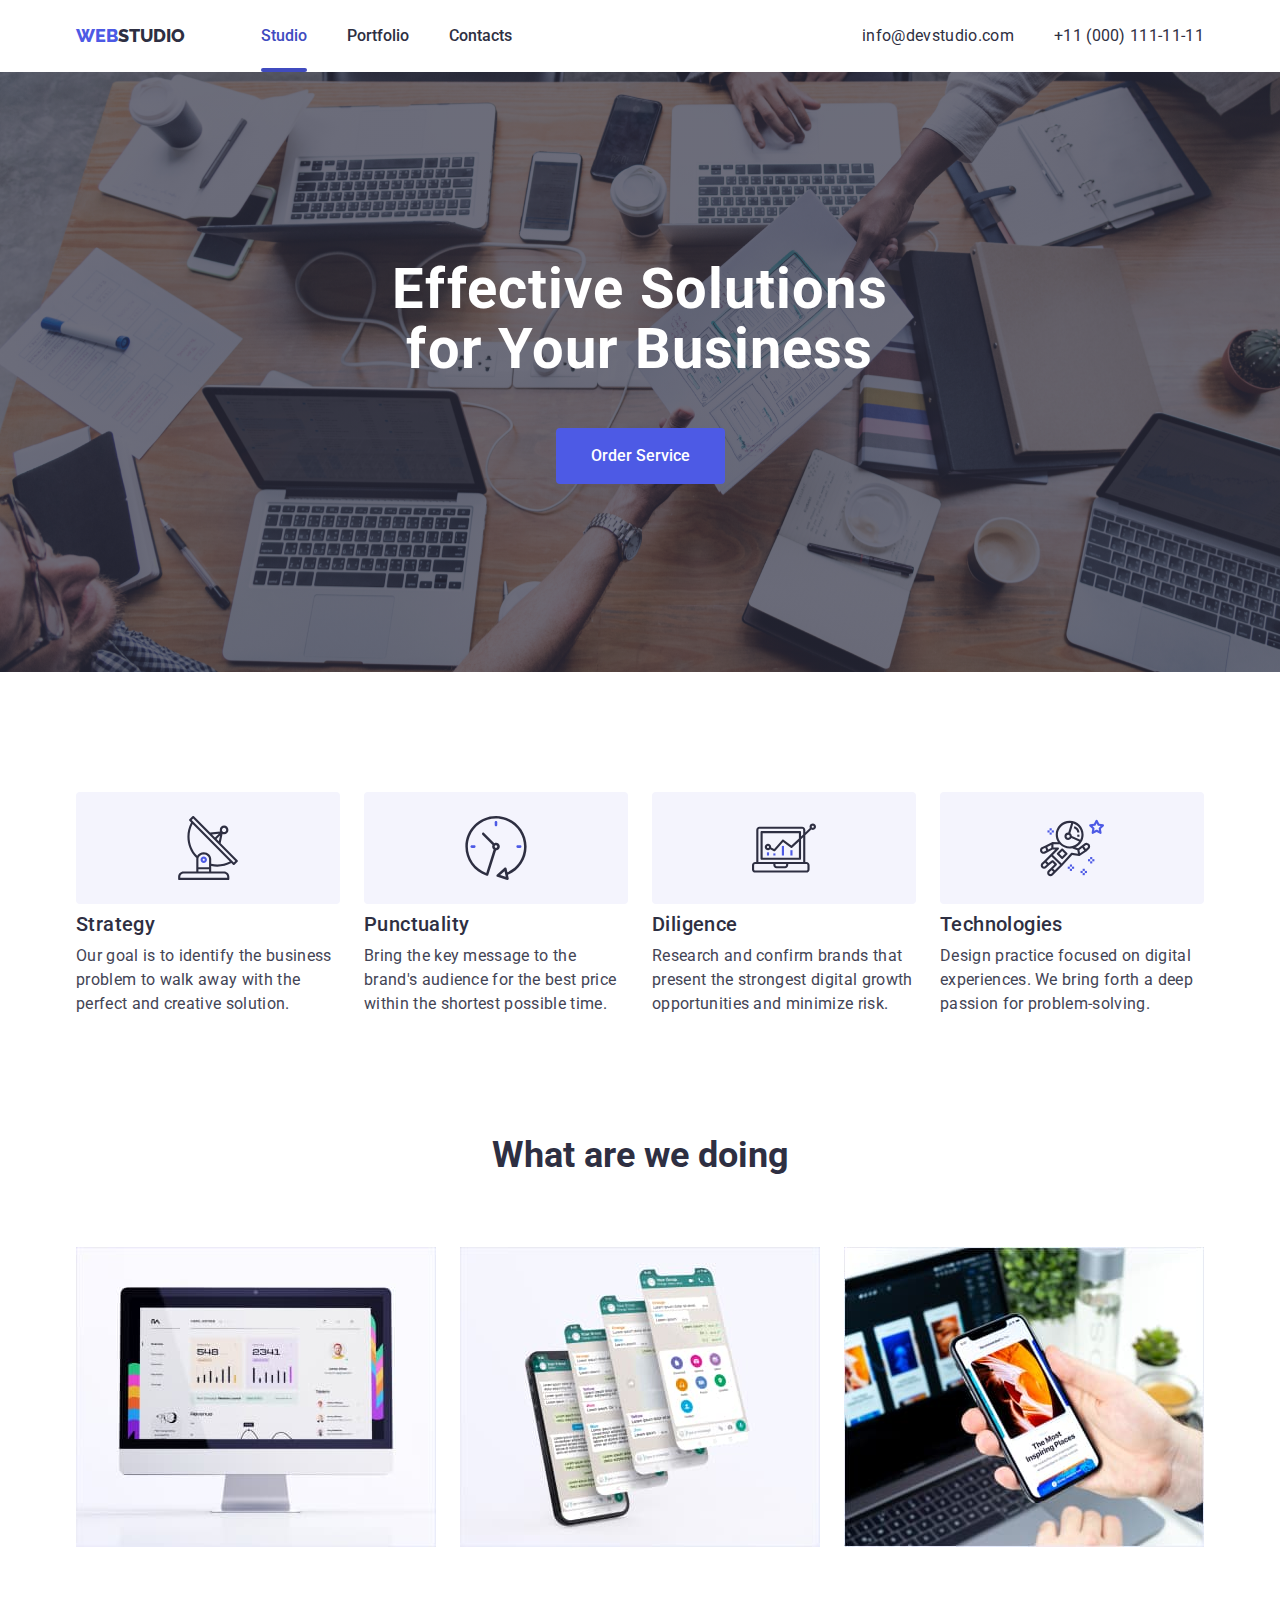
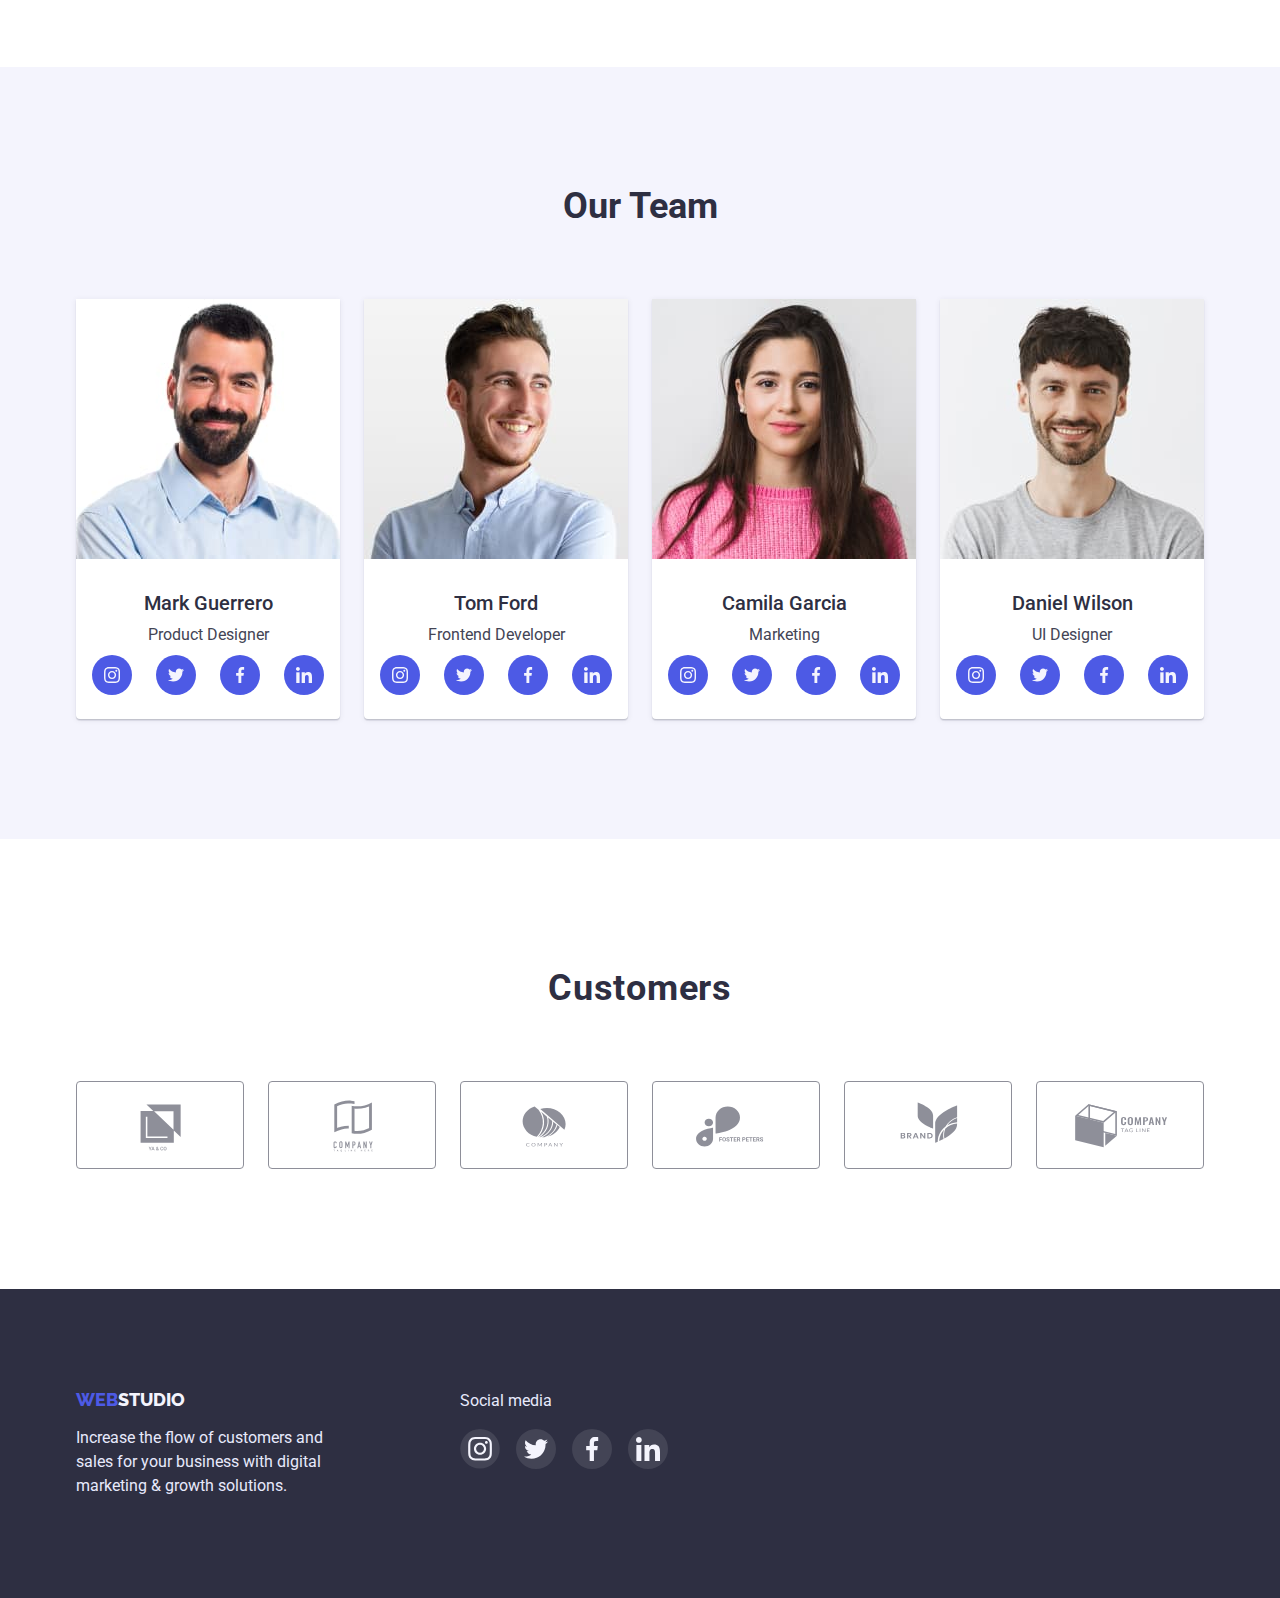
==== index.html @ 76404891 "Upload old files" ====
<!DOCTYPE html>
<html lang="en">
	<head>
		<meta charset="UTF-8" />
		<meta http-equiv="X-UA-Compatible" content="IE=edge" />
		<meta name="viewport" content="width=device-width, initial-scale=1.0" />
		<title>Web-Studio</title>
		<link
			href="https://fonts.googleapis.com/css2?family=Raleway:wght@800&family=Roboto:wght@400;500;700;900&display=swap"
			rel="stylesheet"
		/>
		<link
			rel="stylesheet"
			href="https://cdnjs.cloudflare.com/ajax/libs/modern-normalize/1.1.0/modern-normalize.min.css"
		/>
		<link rel="stylesheet" href="css/styles.css" />
	</head>
	<body>
		<header class="header-block-main">
			<div class="container header-menu">
				<nav>
					<a class="logo-header" href="./index.html">WEB<span class="logo-decor-head">STUDIO</span></a>

					<ul class="list menu-nav">
						<li class="menu-link active"><a class="link-active" href="./">Studio</a></li>
						<li class="menu-link"><a class="link" href="./portfolio.html">Portfolio</a></li>
						<li class="menu-link"><a class="link" href="./">Contacts</a></li>
					</ul>
				</nav>
				<address class="address">
					<ul class="list adress-list">
						<li class="item"><a class="address-link" href="mailto:info@devstudio.com">info@devstudio.com</a></li>
						<li class="item"><a class="address-link" href="tel:+110001111111">+11 (000) 111-11-11</a></li>
					</ul>
				</address>
			</div>
		</header>

		<main>
			<section class="hero">
				<div class="container">
					<h1 class="hero-title"
						>Effective Solutions<br />
						for Your Business</h1
					>
					<button data-modal-open class="button-main" type="button">Order Service</button>
				</div>
			</section>

			<section class="advantages">
				<div class="container">
					<h2 hidden class="advantages-title">Advantages</h2>

					<ul class="list">
						<li class="item-advantages">
							<div class="list-svg"
								><svg class="list-icon">
									<use width="64px" href="./images/icons.svg#icon-antenna1"></use>
								</svg>
							</div>

							<h3 class="list-title">Strategy</h3>
							<p class="list-text">
								Our goal is to identify the business problem to walk away with the perfect and creative solution.
							</p>
						</li>
						<li class="item-advantages">
							<div class="list-svg"
								><svg class="list-icon">
									<use width="64px" href="./images/icons.svg#icon-clock1"></use>
								</svg>
							</div>
							<h3 class="list-title">Punctuality</h3>
							<p class="list-text">
								Bring the key message to the brand's audience for the best price within the shortest possible time.
							</p>
						</li>
						<li class="item-advantages">
							<div class="list-svg"
								><svg class="list-icon">
									<use width="64px" href="./images/icons.svg#icon-diagram1"></use>
								</svg>
							</div>
							<h3 class="list-title">Diligence</h3>
							<p class="list-text">
								Research and confirm brands that present the strongest digital growth opportunities and minimize risk.
							</p>
						</li>
						<li class="item-advantages">
							<div class="list-svg"
								><svg class="list-icon">
									<use width="64px" href="./images/icons.svg#icon-astronaut1"></use>
								</svg>
							</div>
							<h3 class="list-title">Technologies</h3>
							<p class="list-text">
								Design practice focused on digital experiences. We bring forth a deep passion for problem-solving.
							</p>
						</li>
					</ul>
				</div>
			</section>

			<section class="works">
				<div class="container container-works">
					<h2 class="work-title">What are we doing</h2>
					<ul class="list">
						<li class="works-item">
							<img src="./images/img1.jpg" width="360" alt="Our works1" />
						</li>
						<li class="works-item">
							<img src="./images/img2.jpg" width="360" alt="Our works2" />
						</li>
						<li class="works-item">
							<img src="./images/img3.jpg" width="360" alt="Our works3" />
						</li>
					</ul>
				</div>
			</section>

			<section class="team">
				<div class="container container-team">
					<h2 class="team-title">Our Team</h2>
					<ul class="list">
						<li class="team-item">
							<img src="./images/team_img1.jpg" width="264" alt="Mark Guerrero" />
							<h3 class="team-title-sec">Mark Guerrero</h3>
							<p class="team-text">Product Designer</p>
							<ul class="team-icons list">
								<li class="team-list-items">
									<a class="team-icons-links" href="#">
										<svg class="team-icon-item">
											<use href="./images/icons.svg#icon-instagram3"></use>
										</svg>
									</a>
								</li>
								<li class="team-list-items">
									<a class="team-icons-links" href="#">
										<svg class="team-icon-item">
											<use href="./images/icons.svg#icon-twitter3"></use>
										</svg>
									</a>
								</li>
								<li class="team-list-items">
									<a class="team-icons-links" href="#">
										<svg class="team-icon-item">
											<use href="./images/icons.svg#icon-facebook3"></use>
										</svg>
									</a>
								</li>
								<li class="team-list-items">
									<a class="team-icons-links" href="#">
										<svg class="team-icon-item">
											<use href="./images/icons.svg#icon-linkedin3"></use>
										</svg>
									</a>
								</li>
							</ul>
						</li>
						<li class="team-item">
							<img src="./images/team_img2.jpg" width="264" alt="Tom Ford" />
							<h3 class="team-title-sec">Tom Ford</h3>
							<p class="team-text">Frontend Developer</p>
							<ul class="team-icons list">
								<li class="team-list-items">
									<a class="team-icons-links" href="#">
										<svg class="team-icon-item">
											<use href="./images/icons.svg#icon-instagram3"></use>
										</svg>
									</a>
								</li>
								<li class="team-list-items">
									<a class="team-icons-links" href="#">
										<svg class="team-icon-item">
											<use href="./images/icons.svg#icon-twitter3"></use>
										</svg>
									</a>
								</li>
								<li class="team-list-items">
									<a class="team-icons-links" href="#">
										<svg class="team-icon-item">
											<use href="./images/icons.svg#icon-facebook3"></use>
										</svg>
									</a>
								</li>
								<li class="team-list-items">
									<a class="team-icons-links" href="#">
										<svg class="team-icon-item">
											<use href="./images/icons.svg#icon-linkedin3"></use>
										</svg>
									</a>
								</li>
							</ul>
						</li>
						<li class="team-item">
							<img src="./images/team_img3.jpg" width="264" alt="Camila Garcia" />
							<h3 class="team-title-sec">Camila Garcia</h3>
							<p class="team-text">Marketing</p>
							<ul class="team-icons list">
								<li class="team-list-items">
									<a class="team-icons-links" href="#">
										<svg class="team-icon-item">
											<use href="./images/icons.svg#icon-instagram3"></use>
										</svg>
									</a>
								</li>
								<li class="team-list-items">
									<a class="team-icons-links" href="#">
										<svg class="team-icon-item">
											<use href="./images/icons.svg#icon-twitter3"></use>
										</svg>
									</a>
								</li>
								<li class="team-list-items">
									<a class="team-icons-links" href="#">
										<svg class="team-icon-item">
											<use href="./images/icons.svg#icon-facebook3"></use>
										</svg>
									</a>
								</li>
								<li class="team-list-items">
									<a class="team-icons-links" href="#">
										<svg class="team-icon-item">
											<use href="./images/icons.svg#icon-linkedin3"></use>
										</svg>
									</a>
								</li>
							</ul>
						</li>
						<li class="team-item">
							<img src="./images/team_img4.jpg" width="264" alt="Daniel Wilson" />
							<h3 class="team-title-sec">Daniel Wilson</h3>
							<p class="team-text">UI Designer</p>
							<ul class="team-icons list">
								<li class="team-list-items">
									<a class="team-icons-links" href="#">
										<svg class="team-icon-item">
											<use href="./images/icons.svg#icon-instagram3"></use>
										</svg>
									</a>
								</li>
								<li class="team-list-items">
									<a class="team-icons-links" href="#">
										<svg class="team-icon-item">
											<use href="./images/icons.svg#icon-twitter3"></use>
										</svg>
									</a>
								</li>
								<li class="team-list-items">
									<a class="team-icons-links" href="#">
										<svg class="team-icon-item">
											<use href="./images/icons.svg#icon-facebook3"></use>
										</svg>
									</a>
								</li>
								<li class="team-list-items">
									<a class="team-icons-links" href="#">
										<svg class="team-icon-item">
											<use href="./images/icons.svg#icon-linkedin3"></use>
										</svg>
									</a>
								</li>
							</ul>
						</li>
					</ul>
				</div>
			</section>

			<section class="customers">
				<div class="container customers-works">
					<h2 class="customers-title">Customers</h2>

					<ul class="customers-list list">
						<li class="customers-item">
							<a class="customer-link" href="#">
								<svg class="customer-item-icon">
									<use href="./images/icons.svg#icon-client1"></use>
								</svg>
							</a>
						</li>
						<li class="customers-item">
							<a class="customer-link" href="#">
								<svg class="customer-item-icon">
									<use href="./images/icons.svg#icon-client2"></use>
								</svg>
							</a>
						</li>
						<li class="customers-item">
							<a class="customer-link" href="#">
								<svg class="customer-item-icon">
									<use href="./images/icons.svg#icon-client3"></use>
								</svg>
							</a>
						</li>
						<li class="customers-item">
							<a class="customer-link" href="#">
								<svg class="customer-item-icon">
									<use href="./images/icons.svg#icon-client4"></use>
								</svg>
							</a>
						</li>
						<li class="customers-item">
							<a class="customer-link" href="#">
								<svg class="customer-item-icon">
									<use href="./images/icons.svg#icon-client5"></use>
								</svg>
							</a>
						</li>
						<li class="customers-item">
							<a class="customer-link" href="#">
								<svg class="customer-item-icon">
									<use href="./images/icons.svg#icon-client6"></use>
								</svg>
							</a>
						</li>
					</ul>
				</div>
			</section>
		</main>
		<footer class="footer">
			<div class="container">
				<ul class="footer-content list">
					<li class="footer-blocks">
						<div class="footer-section">
							<a class="logo-footer" href="./index.html">WEB<span class="logo-decor-foot">STUDIO</span></a>
							<p class="footer-text">
								Increase the flow of customers and sales for your business with digital marketing & growth solutions.
							</p>
						</div>
					</li>
					<li>
						<div class="footer-social">
							<p class="footer-text">Social media</p>
							<ul class="footer-social-list list">
								<li class="footer-links-list">
									<a class="footer-links" href="#">
										<svg class="footer-links-item">
											<use href="./images/icons.svg#icon-instagram-foot"></use>
										</svg>
									</a>
								</li>
								<li class="footer-links-list">
									<a class="footer-links" href="#">
										<svg class="footer-links-item">
											<use href="./images/icons.svg#icon-twitter-foot"></use>
										</svg>
									</a>
								</li>
								<li class="footer-links-list">
									<a class="footer-links" href="#">
										<svg class="footer-links-item">
											<use href="./images/icons.svg#icon-facebook-foot"></use>
										</svg>
									</a>
								</li>
								<li class="footer-links-list">
									<a class="footer-links" href="#">
										<svg class="footer-links-item">
											<use href="./images/icons.svg#icon-linkdin-foot"></use>
										</svg>
									</a>
								</li>
							</ul>
						</div>
					</li>
				</ul>
			</div>
		</footer>
		<div data-modal class="backdrop is-hidden">
			<div class="modal">
				<button data-modal-close class="modal-button" type="button">
					<svg class="modal-icon-close">
						<use href="./images/icons.svg#icon-modal-close"></use>
					</svg>
				</button>
			</div>
		</div>
		<script src="./js/modal.js"></script>
	</body>
</html>
---- css/styles.css ----
:root {
	--primary-text-color: #434455;
	--primary-title-color: #2e2f42;
	--secondary-text-color: #e7e9fc;
	--primary-background-color: #ffffff;
	--secondary-background-color: #f4f4fd;
	--dark-background-color: #2e2f42;
	--main-logo-color: #4d5ae5;
	--secondary-logo-color: #2e2f42;
}

body {
	font-family: Roboto, sans-serif;
	color: var(--primary-text-color);
	background: #ffffff;
}

/* основний колір текстів #434455 */
/* додатковий колів текстів #E7E9FC */
/* основний колір заголовків #2E2F42 */
/* білий колір #FFFFFF */
/* основний колір фону #FFFFFF */
/* додатковий колір фону #F4F4FD */
/* додатковий темний колір фону #2E2F42 */
/* кольори логотипу #4D5AE5 #2E2F42 */

/* зброс стилів списків */
.list {
	list-style: none;
}

h1,
h2,
h3,
p,
ul,
li {
	margin: 0;
	padding: 0;
}

img {
	display: block;
}

/* стилі логотипу */

.logo-header {
	color: var(--main-logo-color);
	font-family: "Raleway";
	font-weight: 800;
	font-size: 18px;
	line-height: 1.3;
	text-decoration: none;
	display: block;
	margin-top: auto;
	margin-bottom: auto;
	margin-right: 76px;
}

.logo-footer {
	display: block;
	color: var(--main-logo-color);
	font-family: "Raleway";
	font-weight: 800;
	font-size: 18px;
	line-height: 1.2;
	text-decoration: none;
	margin-bottom: 16px;
}

.logo-decor-head {
	display: inline;
	color: var(--primary-title-color);
}

.logo-decor-foot {
	color: #f4f4fd;
}

.header-block {
	border-bottom: 1px solid #e7e9fc;
	/* max-width: 1440px; */
	margin: auto;
}

.header-block-main {
	/* border-bottom: 1px solid #e7e9fc; */
	/* max-width: 1440px; */
	margin: auto;
}

/* стилі пунктів меню */

.header-menu {
	display: flex;
	align-items: center;
}

.container {
	/* width: 1440px; */
}

.menu-nav .link {
	color: var(--primary-title-color);
	font-weight: 500;
	text-decoration: none;
	font-size: 16px;
	line-height: 1.5;
	padding-top: 24px;
	padding-bottom: 24px;
	display: block;

	transition: color 250ms cubic-bezier(0.4, 0, 0.2, 1);
}

nav .link:hover,
nav .link:focus {
	color: #404bbf;
}

nav {
	display: flex;
}
.menu-nav {
	display: flex;
}
.menu-nav li {
	margin-right: 40px;
}

.menu-nav li:last-child {
	margin-right: 0;
}

.address {
	list-style: none;
	font-style: normal;
	margin-left: auto;
}

.address-link {
	color: var(--primary-title-color);
	font-weight: 400;
	text-decoration: none;
	font-size: 16px;
	line-height: 1.5;
	letter-spacing: 0.02em;

	transition: color 250ms cubic-bezier(0.4, 0, 0.2, 1);
}

.adress-list .item + .item {
	margin-left: 40px;
}

.adress-list {
	display: flex;
}

.hero {
	text-align: center;
	padding-top: 188px;
	padding-bottom: 188px;
	max-width: 1440px;
	background-color: rgba(46, 47, 66, 0.7);
	background-image: linear-gradient(rgba(46, 47, 66, 0.7), rgba(46, 47, 66, 0.7)), url(../images/people-office-1.jpg);
	background-repeat: no-repeat;
	background-size: cover;
	margin: auto;
}

.menu-link {
	position: relative;
}

.menu-link.active::after {
	content: "";
	position: absolute;
	left: 0;
	bottom: 0;
	width: 100%;
	height: 4px;
	background: #404bbf;
	border-radius: 2px;
	opacity: 1;
	transition: opacity 250ms cubic-bezier(0.4, 0, 0.2, 1);
}

.link-active {
	color: #404bbf;
	font-weight: 500;
	text-decoration: none;
	font-size: 16px;
	line-height: 1.5;
	padding-top: 24px;
	padding-bottom: 24px;
	display: block;

	transition: color 250ms cubic-bezier(0.4, 0, 0.2, 1);
}

/* .menu-link::after {
	content: "";
	position: absolute;
	left: 0;
	bottom: 0;
	width: 100%;
	height: 4px;
	background: #404bbf;
	border-radius: 2px;
	opacity: 0;
	transition: opacity 250ms cubic-bezier(0.4, 0, 0.2, 1);
}

.menu-link:hover::after,
.menu-link:focus::after {
	opacity: 1;
} */

.address-link:hover,
.address-link:focus {
	color: #404bbf;
}

.hero .hero-title {
	color: #ffffff;
	font-weight: 700;
	font-size: 56px;
	line-height: 1.07;
	text-align: center;
	letter-spacing: 0.02em;
	margin: 0;
}

.button-main {
	display: inline-block;
	color: #ffffff;
	background-color: #4d5ae5;
	font-weight: 500;
	font-size: 16px;
	min-width: 169px;
	height: 56px;
	margin-top: 48px;
	line-height: 1.5;
	border: 1px solid transparent;
	border-radius: 4px;
	cursor: pointer;

	transition: box-shadow 250ms cubic-bezier(0.4, 0, 0.2, 1), background-color 250ms cubic-bezier(0.4, 0, 0.2, 1);
}

.button-main:hover,
.button-main:focus {
	background-color: #404bbf;
	box-shadow: 0px 4px 4px rgba(0, 0, 0, 0.15);
	border-radius: 4px;
}

svg,
use {
	padding: 0;
	margin: 0;
}

.item-advantages .list-title {
	color: #2e2f42;
	font-weight: 500;
	font-size: 20px;
	line-height: 1.2;
	letter-spacing: 0.02em;
	margin-bottom: 8px;
	margin-top: 8px;
}

.item-advantages .list-svg {
	display: flex;
	justify-content: center;

	padding-top: 24px;
	padding-bottom: 24px;
	background-image: url(../images/icon-background.svg);
	background-size: cover;
}

.item-advantages .list-icon {
	max-width: 64px;
	max-height: 64px;
}

.list .list-text {
	color: var(--primary-text-color);
	font-weight: 400;
	font-size: 16px;
	line-height: 1.5;
	letter-spacing: 0.02em;
}

.advantages {
	padding-bottom: 120px;
	padding-top: 120px;
}
.advantages .list {
	display: flex;
	flex-direction: row;
	justify-content: space-between;
	/* align-items: baseline; */
}

.advantages-title {
	margin: 0;
}

.list .item-advantages {
	margin: 0;
	width: calc((100% - 72px) / 4);
	gap: 24px;
}

/* Container Our works */

.container-works {
	align-items: flex-start;
	margin: auto;
}

.works {
	padding-bottom: 120px;
}

.works ul {
	display: flex;
	align-items: center;
	flex-direction: row;
	justify-content: space-between;
}

.work-title {
	color: var(--primary-title-color);
	font-weight: 700;
	font-size: 36px;
	line-height: 1.1;
	text-align: center;
	margin-bottom: 72px;
}

.list .works-item {
	padding: 0;
}

/* Container team */
.team {
	padding-top: 120px;
	padding-bottom: 120px;
	background-color: var(--secondary-background-color);
}

.team-item {
	box-shadow: 0px 1px 6px rgba(46, 47, 66, 0.08), 0px 1px 1px rgba(46, 47, 66, 0.16), 0px 2px 1px rgba(46, 47, 66, 0.08);
	border-radius: 0px 0px 4px 4px;
	background: var(--primary-background-color);
}

.team-title {
	color: var(--primary-title-color);
	font-weight: 700;
	font-size: 36px;
	line-height: 1.1;
	text-align: center;
	padding-bottom: 72px;
}

.container-team .list {
	display: flex;
	justify-content: space-between;
}

.team .team-title-sec {
	color: var(--primary-title-color);
	font-weight: 500;
	font-size: 20px;
	line-height: 1.2;
	padding-top: 32px;
	text-align: center;
	padding-bottom: 8px;
}

.team-text {
	color: var(--primary-text-color);
	font-weight: 400;
	font-size: 16px;
	line-height: 1.5;
	margin-bottom: 8px;
	text-align: center;
}
.team-icons {
	display: flex;
	flex-direction: row;
	justify-content: center;
	align-items: center;
	max-width: 232px;
	margin: 0 16px 24px 16px;
	gap: 24px;
}

.team-icons-item {
	display: flex;
	max-height: 40px;
	max-width: 40px;
	border-radius: 50%;
	align-items: center;
	justify-content: center;
}

.team-icon-item {
	width: 16px;
	height: 16px;
}

.team-icons-links {
	display: flex;
	align-items: center;
	justify-content: center;
	background-color: #4d5ae5;
	width: 100%;
	height: 100%;
	border-radius: 50%;
	transition: background-color 250ms cubic-bezier(0.4, 0, 0.2, 1);
}
.team-icons-links:hover,
.team-icons-links:focus {
	background-color: #404bbf;
}

.team-list-items {
	width: 40px;
	height: 40px;
}

footer {
	background-color: var(--dark-background-color);
}

.portfolio .list {
}

.list-portfolio-menu .button-menu {
	display: flex;
	margin-right: 24px;
	width: auto;
	height: auto;
}

.list-portfolio-menu .button-menu:last-child {
	margin-right: 0;
}

.portfolio .button {
	color: #4d5ae5;
	background-color: var(--secondary-background-color);
	border: 1px solid #e7e9fc;
	border-radius: 4px;
	cursor: pointer;
	font-weight: 500;
	font-size: 16px;
	line-height: 1.5;
	padding: 12px 24px;

	transition: background-color 250ms cubic-bezier(0.4, 0, 0.2, 1), color 250ms cubic-bezier(0.4, 0, 0.2, 1),
		box-shadow 250ms cubic-bezier(0.4, 0, 0.2, 1), border 250ms cubic-bezier(0.4, 0, 0.2, 1),
		border-radius 250ms cubic-bezier(0.4, 0, 0.2, 1);
}

.portfolio .button:hover,
.portfolio .button:focus {
	background-color: #404bbf;
	color: #ffffff;
	box-shadow: 0px 3px 1px rgba(0, 0, 0, 0.1), 0px 2px 1px rgba(0, 0, 0, 0.08), 0px 2px 2px rgba(0, 0, 0, 0.12);
	border: 1px solid transparent;
	border-radius: 4px;
}

.portfolio-item:hover,
.portfolio-item:focus {
	box-shadow: 0px 1px 6px rgba(46, 47, 66, 0.08), 0px 1px 1px rgba(46, 47, 66, 0.16), 0px 2px 1px rgba(46, 47, 66, 0.08);
}

.portfolio {
	padding-top: 96px;
	padding-bottom: 120px;
}

.portfolio-container .list {
	width: 1128px;
	margin-left: auto;
	margin-right: auto;
}

.portfolio-container .list {
	display: flex;
	flex-wrap: wrap;
	row-gap: 48px;
	column-gap: 24px;
}

.list .portfolio-item {
	box-sizing: border-box;
	width: 360px;
	margin: 0;
	cursor: pointer;
	transition: box-shadow 250ms cubic-bezier(0.4, 0, 0.2, 1);
}

.content-border {
	border-bottom-width: 1px;
	border-bottom-style: solid;
	border-bottom-color: #e7e9fc;

	border-right-width: 1px;
	border-right-style: solid;
	border-right-color: #e7e9fc;

	border-left-width: 1px;
	border-left-style: solid;
	border-left-color: #e7e9fc;
	padding-top: 32px;
	padding-left: 16px;
	padding-bottom: 32px;
}

.portfolio-item:nth-child(3n) {
	margin-right: 0;
}

.portfolio-item:nth-last-child(-n + 3) {
	margin-bottom: 0;
}

.portfolio-item .list-title {
	color: var(--primary-title-color);
	font-weight: 500;
	font-size: 20px;
	line-height: 1.2;
	letter-spacing: 0.02em;
}
.portfolio-item .list-text {
	margin-top: 8px;
	color: var(--primary-text-color);
	font-weight: 400;
	font-size: 16px;
	line-height: 1.5;
	letter-spacing: 0.02em;
}

.portfolio-menu .list {
	display: flex;
	justify-content: center;
}

.list-portfolio-menu {
	display: flex;
	justify-content: center;
	margin-bottom: 72px;
}

.product-thumb {
	position: relative;
	overflow: hidden;
}

.portfolio-overlay {
	position: absolute;
	background-color: #4d5ae5;
	top: 0;
	left: 0;
	opacity: 0;
	padding: 40px 32px;
	height: 100%;
	transform: translateY(100%);
	transition: transform 250ms cubic-bezier(0.4, 0, 0.2, 1), opacity 250ms cubic-bezier(0.4, 0, 0.2, 1);
}

.portfolio-item:hover .portfolio-overlay,
.portfolio-item:hover .portfolio-overlay {
	opacity: 1;
	transform: translateY(0%);
}

.overlay-text {
	font-family: "Roboto";
	font-weight: 400;
	font-size: 16px;
	line-height: 1.5;
	letter-spacing: 0.02em;
	color: #f4f4fd;
}

.container {
	width: 1158px;
	margin-left: auto;
	margin-right: auto;
	padding-left: 15px;
	padding-right: 15px;
}

.customers-item {
	display: block;
	border-radius: 4px;
	width: 168px;
	height: 88px;
}

.customers-list {
	display: flex;
	flex-direction: row;
	justify-content: space-between;
	align-items: center;
	padding: 0px;
}

.customer-item-icon {
	display: block;
	width: 100%;
	height: 100%;
	fill: currentColor;
}
.customer-link {
	display: block;
	width: 100%;
	height: 100%;
	color: #8e8f99;
	border: 1px solid #8e8f99;
	border-radius: 4px;
	transition: color 250ms cubic-bezier(0.4, 0, 0.2, 1), border 250ms cubic-bezier(0.4, 0, 0.2, 1);
}

.customer-link:hover,
.customer-link:focus {
	margin: 0;
	box-sizing: inherit;
	color: #404bbf;
	border: 1px solid #404bbf;
}

.customers {
	padding-top: 130px;
	padding-bottom: 120px;
}

.customer-logo {
	display: block;
}

.customers-title {
	color: var(--primary-title-color);
	font-weight: 700;
	font-size: 36px;
	line-height: 1.1;
	text-align: center;
	padding-bottom: 72px;
	letter-spacing: 0.02em;
}
.footer-social-list {
	display: flex;
	flex-direction: row;
	align-items: flex-start;
	padding: 0px;
	gap: 16px;
	margin-top: 16px;
}

.footer {
	padding-top: 100px;
	padding-bottom: 100px;
}

.footer-social {
	width: 208px;
}
.footer-content {
	display: flex;
	width: 264px;
}

.footer-blocks {
	display: inline-block;
	margin-right: 120px;
}

.footer .footer-text {
	display: inline;
	color: #e7e9fc;
	font-weight: 400;
	font-size: 16px;
	line-height: 1.5;
	padding-top: 16px;
}

.footer-section {
	width: 264px;
}

.footer-links-item {
	cursor: pointer;
	width: 100%;
	height: 100%;
}

.footer-links-list {
	width: 40px;
	height: 40px;
}

.footer-links {
	border-radius: 50%;
	display: flex;
	align-items: center;
	justify-content: center;
	width: 100%;
	height: 100%;
	transition: background-color 250ms cubic-bezier(0.4, 0, 0.2, 1);
}

.footer-links:hover,
.footer-links:focus {
	background-color: #31d0aa;
}

.backdrop {
	position: fixed;
	z-index: 100;
	top: 0;
	left: 0;
	width: 100%;
	height: 100%;
	background-color: rgba(46, 47, 66, 0.4);

	transition: opacity 250ms cubic-bezier(0.4, 0, 0.2, 1), visability 250ms cubic-bezier(0.4, 0, 0.2, 1);
}

.backdrop.is-hidden {
	opacity: 0;
	pointer-events: none;
	visibility: hidden;
}

.modal {
	position: absolute;
	top: 50%;
	left: 50%;
	width: 408px;
	height: 576px;
	background: #fcfcfc;
	box-shadow: 0px 1px 1px rgba(0, 0, 0, 0.14), 0px 1px 3px rgba(0, 0, 0, 0.12), 0px 2px 1px rgba(0, 0, 0, 0.2);
	border-radius: 4px;
	transform: translate(-50%, -50%);
}

.modal-button {
	position: absolute;
	background-color: transparent;
	padding: 0;
	border-radius: 50%;
	top: 24px;
	right: 24px;
	width: 24px;
	height: 24px;
	background: #e7e9fc;
	border: 1px solid rgba(0, 0, 0, 0.1);
	display: flex;
	justify-content: center;
	align-items: center;
	cursor: pointer;
	transition: color 250ms cubic-bezier(0.4, 0, 0.2, 1), fill 250ms cubic-bezier(0.4, 0, 0.2, 1),
		border-radius 250ms cubic-bezier(0.4, 0, 0.2, 1);
}

.modal-icon-close {
	width: 8px;
	height: 8px;
}

.modal-button:hover,
.modal-button:hover {
	background: #404bbf;
	border-radius: 50%;
	fill: #f4f4fd;
}
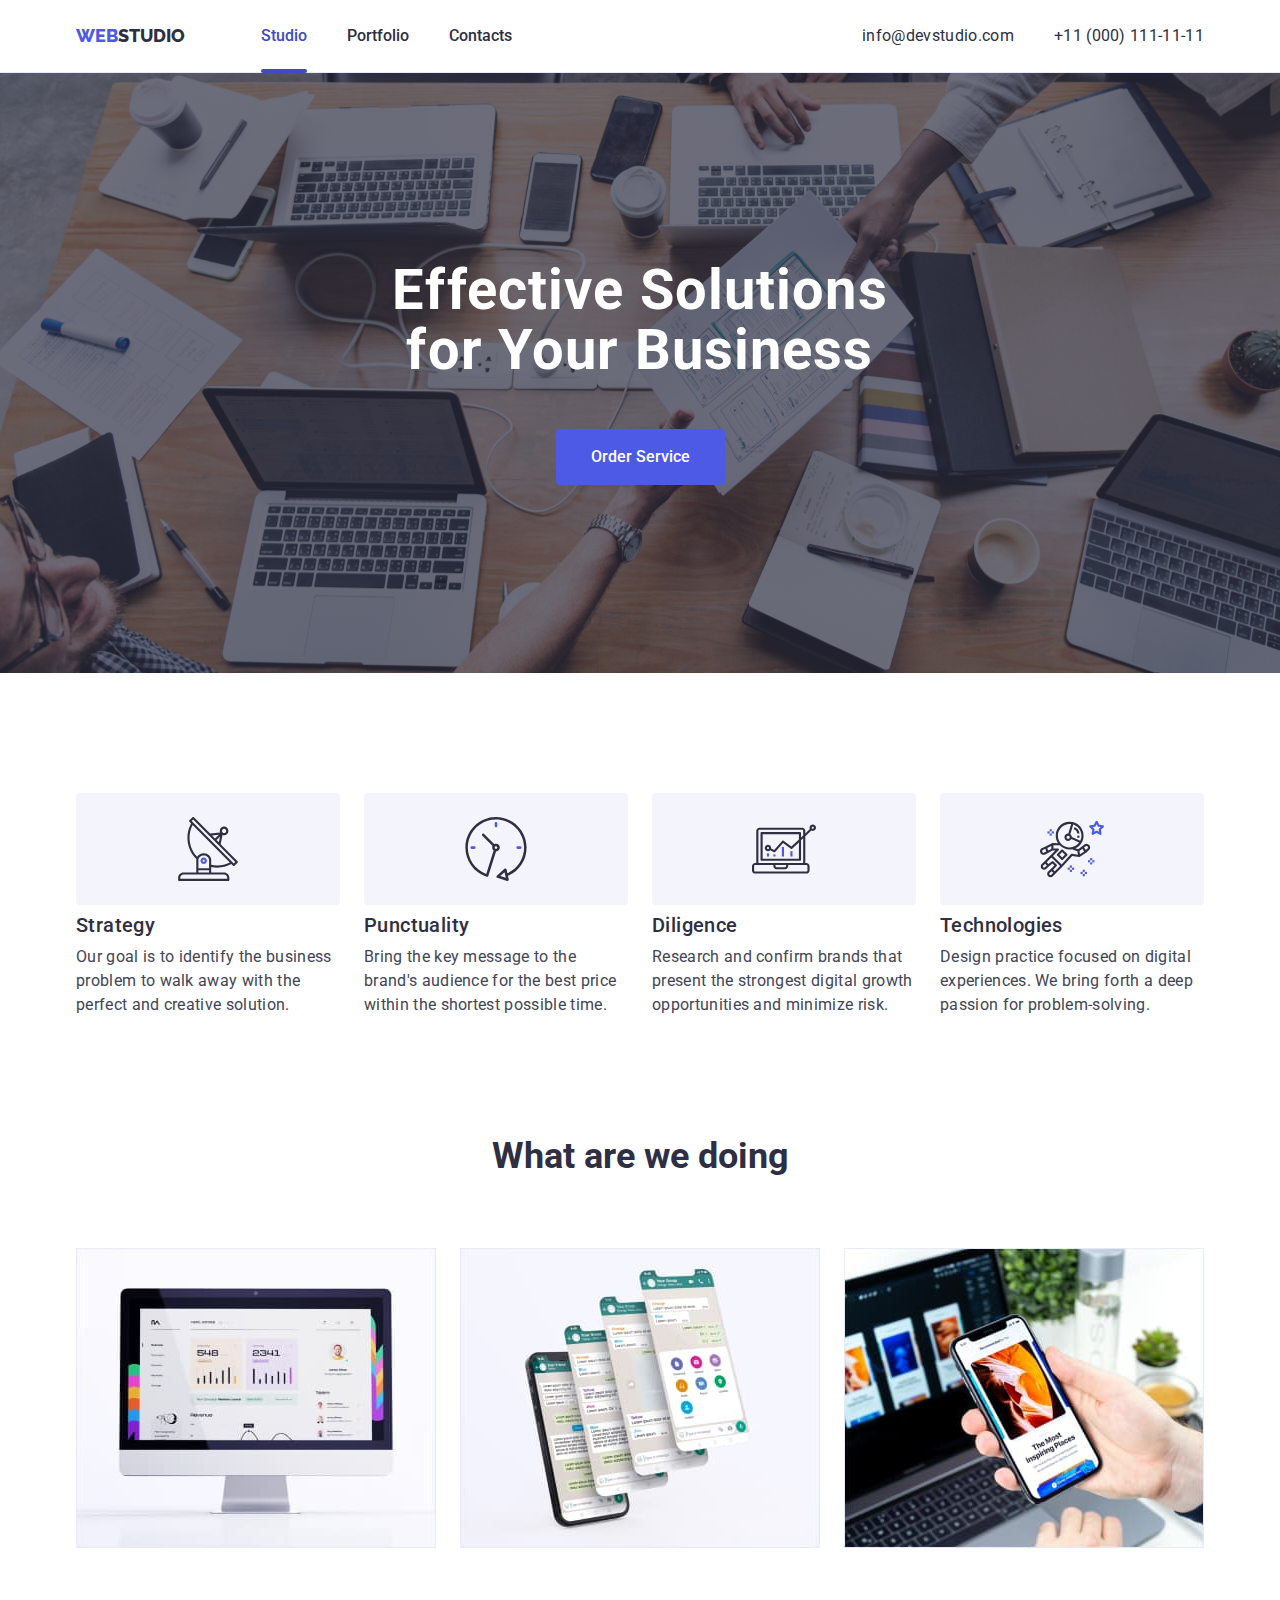
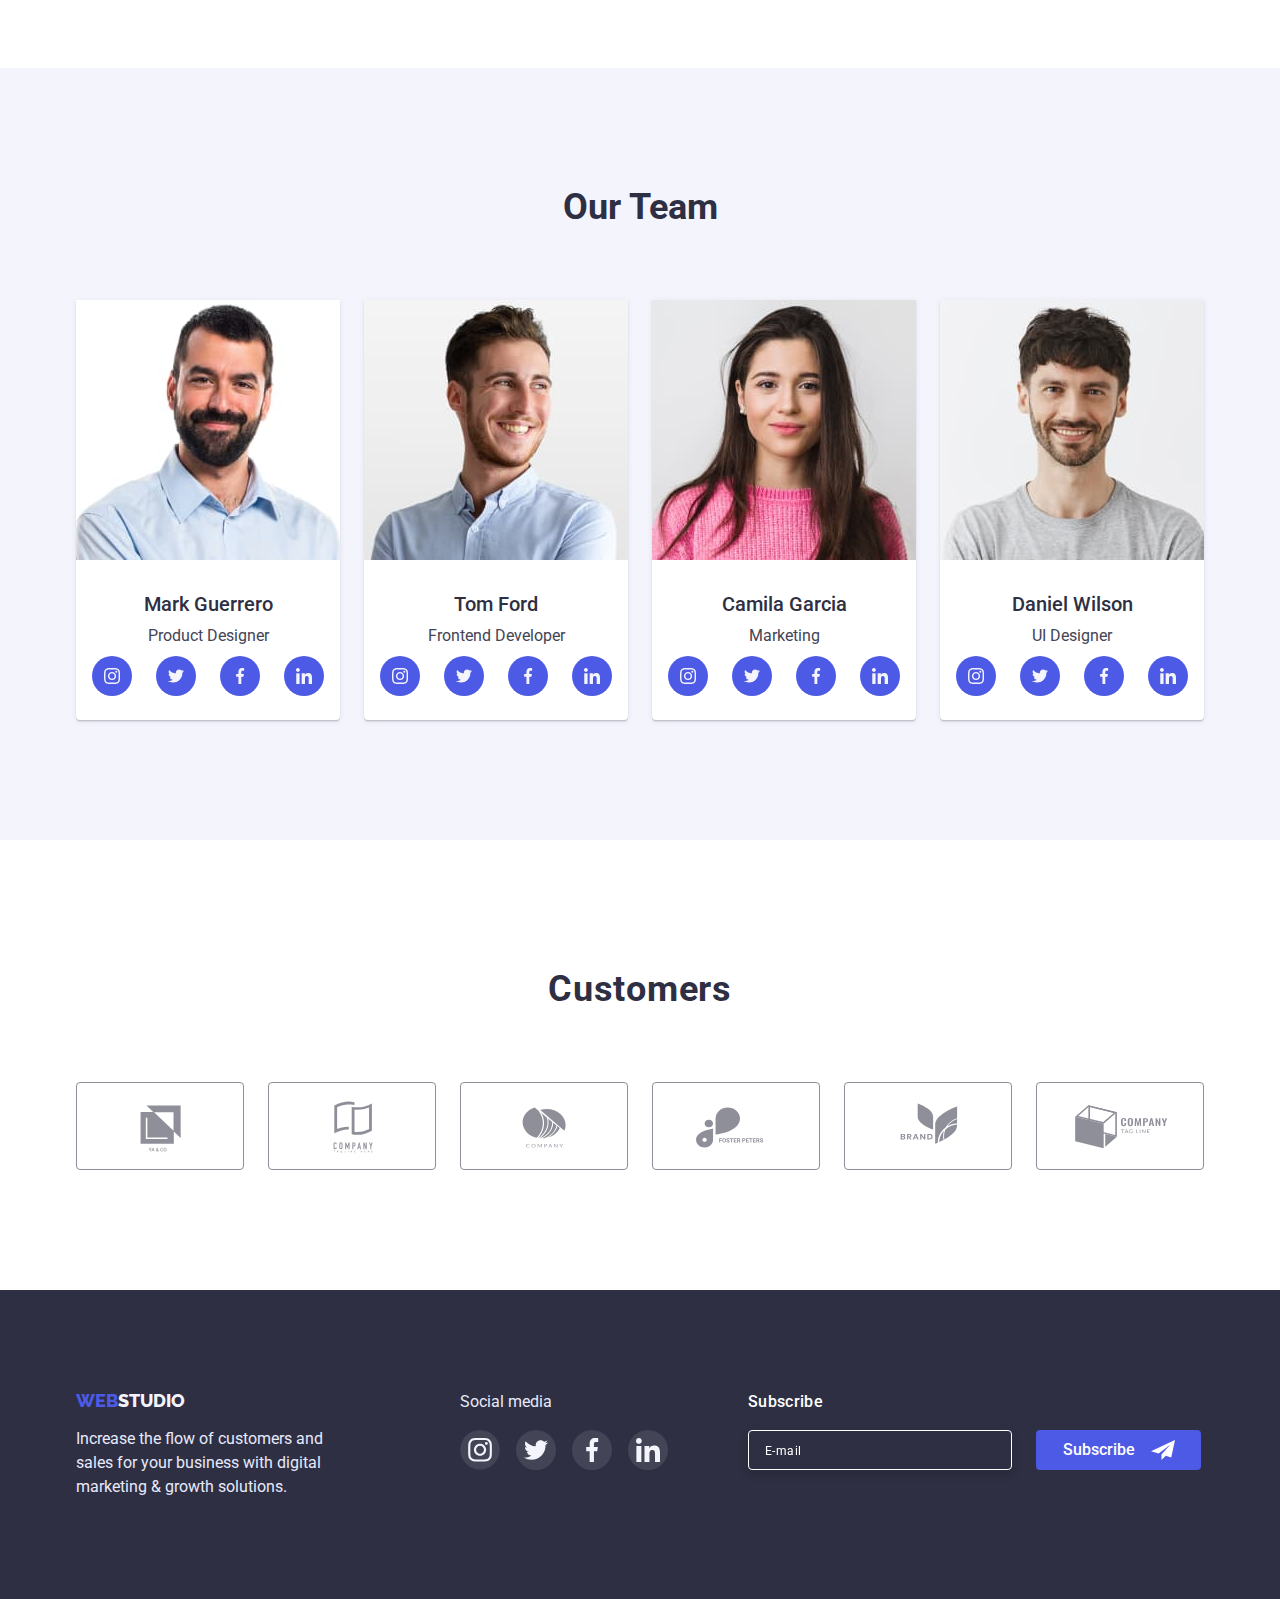
==== commit 757ca761: "HW6" ====
--- a/index.html
+++ b/index.html
@@ -16,7 +16,7 @@
 		<link rel="stylesheet" href="css/styles.css" />
 	</head>
 	<body>
-		<header class="header-block-main">
+		<header class="header-block">
 			<div class="container header-menu">
 				<nav>
 					<a class="logo-header" href="./index.html">WEB<span class="logo-decor-head">STUDIO</span></a>
@@ -363,6 +363,24 @@
 							</ul>
 						</div>
 					</li>
+
+					<li class="footer-form-container">
+					<span class="footer-form-title">Subscribe</span>
+							<form class="footer-form" action="">
+
+								<label class="contact-input-title" for="">
+										
+									<input type="email" required name="User_email" class="footer-form-input" pattern="^[A-zA-Z@.0-9]" placeholder="E-mail"/>
+									
+								</label>
+
+								<button class="footer-form-button" type="submit">Subscribe</button>
+
+							</form>
+
+						
+					</li>
+
 				</ul>
 			</div>
 		</footer>
@@ -373,6 +391,74 @@
 						<use href="./images/icons.svg#icon-modal-close"></use>
 					</svg>
 				</button>
+				<div class="contact-form-title">Leave your contacts and we will call you back</div>
+
+				<form class="contact-form">
+					<label class="contact-input-title" for="">
+						<span class="contact-input-title-item">Name</span>
+						<span class="contact-form-input-wrap">
+							<input
+								type="text"
+								required
+								name="User_name"
+								class="contact-form-input"
+								minlength="2"
+								pattern="^[a-zA-Zа-яА-ЯіІїЇ]+$"
+							/>
+
+							<span class="contact-form-span">
+								<svg class="contact-form-icon">
+									<use class="contact-form-icon-item" href="./images/icons.svg#icon-person-icon"></use>
+								</svg>
+							</span>
+						</span>
+					</label>
+					<label class="contact-input-title" for="">
+						<span class="contact-input-title-item">Phone</span>
+						<span class="contact-form-input-wrap">
+						<input type="tel" required name="User_phone" class="contact-form-input" pattern="[0-9]" />
+						<span class="contact-form-span">
+							<svg class="contact-form-icon">
+								<use class="contact-form-icon-item" href="./images/icons.svg#icon-phone-icon"></use>
+							</svg>
+						</span>
+					</label>
+
+					<label class="contact-input-title" for="">
+						<span class="contact-input-title-item">Email</span>
+						<span class="contact-form-input-wrap">
+						<input type="email" required name="User_email" class="contact-form-input" />
+						<span class="contact-form-span">
+							<svg class="contact-form-icon">
+								<use class="contact-form-icon-item" href="./images/icons.svg#icon-email-icon"></use>
+							</svg>
+						</span>
+					</span>
+					</label>
+
+
+					<label class="contact-input-title" for="">
+						<span class="contact-input-title-item">Comment</span>
+
+						<textarea
+							placeholder="Text input"
+							class="contact-form-message"
+							name="user-comment"
+							id=""
+							cols="30"
+							rows="10"
+						></textarea>
+					</label>
+					<input id="user-policy" name="user_policy" class="checkbox visually-hidden" type="checkbox" />
+					<label for="user-policy" class="contact-form-privicy">
+						I accept the terms and conditions of the
+						&nbsp;<a class="contact-form-link" href="./">Privacy Policy</a></label
+					>
+
+					<div class="contact-form-btn-wrapper">
+						<button type="submit" class="contact-form-btn">Send</button>
+					</div>
+				</form>
 			</div>
 		</div>
 		<script src="./js/modal.js"></script>
--- a/css/styles.css
+++ b/css/styles.css
@@ -178,7 +178,7 @@
 	content: "";
 	position: absolute;
 	left: 0;
-	bottom: 0;
+	bottom: -1px;
 	width: 100%;
 	height: 4px;
 	background: #404bbf;
@@ -735,7 +735,7 @@
 	height: 100%;
 	background-color: rgba(46, 47, 66, 0.4);
 
-	transition: opacity 250ms cubic-bezier(0.4, 0, 0.2, 1), visability 250ms cubic-bezier(0.4, 0, 0.2, 1);
+	transition: opacity 250ms cubic-bezier(0.4, 0, 0.2, 1), visibility 250ms cubic-bezier(0.4, 0, 0.2, 1);
 }
 
 .backdrop.is-hidden {
@@ -746,14 +746,16 @@
 
 .modal {
 	position: absolute;
+	padding: 72px 24px 24px 24px;
 	top: 50%;
 	left: 50%;
 	width: 408px;
-	height: 576px;
+	min-height: 576px;
 	background: #fcfcfc;
 	box-shadow: 0px 1px 1px rgba(0, 0, 0, 0.14), 0px 1px 3px rgba(0, 0, 0, 0.12), 0px 2px 1px rgba(0, 0, 0, 0.2);
 	border-radius: 4px;
 	transform: translate(-50%, -50%);
+	transition: transform 250ms cubic-bezier(0.4, 0, 0.2, 1), opacity 250ms cubic-bezier(0.4, 0, 0.2, 1);
 }
 
 .modal-button {
@@ -782,7 +784,274 @@
 
 .modal-button:hover,
 .modal-button:hover {
-	background: #404bbf;
+	background: #4d5ae5;
 	border-radius: 50%;
 	fill: #f4f4fd;
 }
+
+.contact-form-title {
+	width: 100%;
+	text-align: center;
+	font-family: "Roboto";
+	font-weight: 500;
+	font-size: 16px;
+	line-height: 1.5;
+	letter-spacing: 0.02em;
+	color: #2e2f42;
+	margin-bottom: 16px;
+}
+
+.contact-form {
+	width: 100%;
+	margin: auto;
+	display: flex;
+	flex-direction: column;
+}
+
+.contact-form-input {
+	width: 100%;
+	height: 40px;
+	padding-left: 38px;
+	border: 1px solid hsl(237, 18%, 22%, 0.2);
+	border-radius: 4px;
+	transition: border-color 250ms cubic-bezier(0.4, 0, 0.2, 1);
+}
+
+.contact-form-input:focus {
+	outline: none;
+	border-color: #4d5ae5;
+}
+
+.contact-form-span {
+	fill: #2e2f42;
+	transition: fill 250ms cubic-bezier(0.4, 0, 0.2, 1);
+}
+
+.contact-form-input:focus + .contact-form-span {
+	fill: #4d5ae5;
+}
+.contact-input-title {
+	padding-top: 8px;
+}
+
+.contact-input-title:nth-child(1) {
+	padding-top: 0;
+}
+
+.contact-input-title-item {
+	font-family: "Roboto";
+	font-weight: 400;
+	font-size: 12px;
+	line-height: 1.17;
+	letter-spacing: 0.04em;
+	color: #8e8f99;
+	margin-bottom: 4px;
+	display: block;
+}
+
+.contact-form-icon {
+	display: block;
+	height: 16px;
+	width: 16px;
+}
+
+.contact-form-span {
+	position: absolute;
+	top: 50%;
+	left: 16px;
+	transform: translateY(-50%);
+}
+
+.contact-form-input-wrap {
+	display: block;
+	position: relative;
+}
+
+.contact-form-message {
+	width: 100%;
+	height: 120px;
+	padding: 8px 16px;
+	resize: none;
+	border: 1px solid hsl(237, 18%, 22%, 0.2);
+	border-radius: 4px;
+	transition: border-color 250ms cubic-bezier(0.4, 0, 0.2, 1);
+}
+
+.contact-form-message::placeholder {
+	font-family: "Roboto";
+	font-weight: 400;
+	font-size: 12px;
+	line-height: 1.17;
+	letter-spacing: 0.04em;
+	color: rgba(46, 47, 66, 0.4);
+}
+
+.contact-form-message:focus {
+	outline: none;
+	border-color: #4d5ae5;
+}
+
+.contact-form-privicy::before {
+	content: "";
+	display: block;
+	width: 18px;
+	height: 18px;
+	border: 1px solid #2e2f42;
+	border-radius: 2px;
+	cursor: pointer;
+	margin-right: 8px;
+}
+
+.checkbox:checked + .contact-form-privicy::before {
+	background-color: #404bbf;
+	border: 1px solid #404bbf;
+	border-radius: 2px;
+	background-image: url(../images/checkbox.svg);
+	background-repeat: no-repeat;
+	background-position: center;
+}
+
+.checkbox:focus + .contact-form-privicy::before {
+	outline: none;
+	border-color: #4d5ae5;
+}
+
+.visually-hidden {
+	position: absolute;
+	width: 1px;
+	height: 1px;
+	margin: -1px;
+	padding: 0;
+	overflow: hidden;
+	border: 0;
+	clip: rect(0 0 0 0);
+}
+
+.contact-form-privicy {
+	display: flex;
+	align-items: center;
+	margin-top: 16px;
+	margin-bottom: 24px;
+	width: 100%;
+	font-family: "Roboto";
+	font-weight: 400;
+	font-size: 12px;
+	line-height: 1.17;
+	letter-spacing: 0.04em;
+	color: #8e8f99;
+}
+
+.contact-form-link {
+	font-family: "Roboto";
+	font-weight: 400;
+	font-size: 12px;
+	line-height: 1.33;
+	letter-spacing: 0.04em;
+	text-decoration-line: underline;
+	color: #4d5ae5;
+}
+
+.contact-form-btn {
+	display: block;
+	color: #ffffff;
+	background-color: #4d5ae5;
+	font-weight: 500;
+	font-size: 16px;
+	min-width: 169px;
+	margin: auto;
+	height: 56px;
+	line-height: 1.5;
+	border: 1px solid transparent;
+	border-radius: 4px;
+	cursor: pointer;
+
+	transition: box-shadow 250ms cubic-bezier(0.4, 0, 0.2, 1), background-color 250ms cubic-bezier(0.4, 0, 0.2, 1);
+}
+
+.contact-form-btn:hover,
+.contact-form-btn:focus {
+	background-color: #404bbf;
+	box-shadow: 0px 4px 4px rgba(0, 0, 0, 0.15);
+	border-radius: 4px;
+}
+
+.footer-form-container {
+	margin-left: 80px;
+}
+
+.footer-form {
+	margin-top: 16px;
+	display: flex;
+	column-gap: 24px;
+}
+
+.footer-form-title {
+	font-family: "Roboto";
+
+	font-weight: 500;
+	font-size: 16px;
+	line-height: 1.5;
+	letter-spacing: 0.02em;
+	color: #ffffff;
+}
+
+.footer-form-input {
+	padding-left: 16px;
+	width: 264px;
+	height: 40px;
+	border: 1px solid #ffffff;
+	filter: drop-shadow(0px 4px 4px rgba(0, 0, 0, 0.15));
+	border-radius: 4px;
+	background-color: #2e2f42;
+}
+
+.footer-form-input::placeholder {
+	font-family: "Roboto";
+	font-weight: 400;
+	font-size: 12px;
+	line-height: 2;
+	letter-spacing: 0.04em;
+	color: #ffffff;
+}
+
+.footer-form-input:focus {
+	color: #fcfcfc;
+	outline: none;
+}
+
+.footer-form-button {
+	display: flex;
+	align-items: center;
+	justify-content: center;
+	color: #ffffff;
+	background-color: #4d5ae5;
+	font-weight: 500;
+	font-size: 16px;
+	min-width: 165px;
+	margin: auto;
+	height: 40px;
+	line-height: 1.5;
+	border: 1px solid transparent;
+	border-radius: 4px;
+	cursor: pointer;
+
+	transition: box-shadow 250ms cubic-bezier(0.4, 0, 0.2, 1), background-color 250ms cubic-bezier(0.4, 0, 0.2, 1);
+}
+
+.footer-form-button::after {
+	content: "";
+	display: block;
+	width: 24px;
+	height: 24px;
+	margin-left: 16px;
+	background-image: url(../images/icon-send.svg);
+	background-repeat: no-repeat;
+	background-position: center;
+}
+
+.footer-form-button:hover,
+.footer-form-button:focus {
+	background-color: #404bbf;
+	box-shadow: 0px 4px 4px rgba(0, 0, 0, 0.15);
+	border-radius: 4px;
+}
